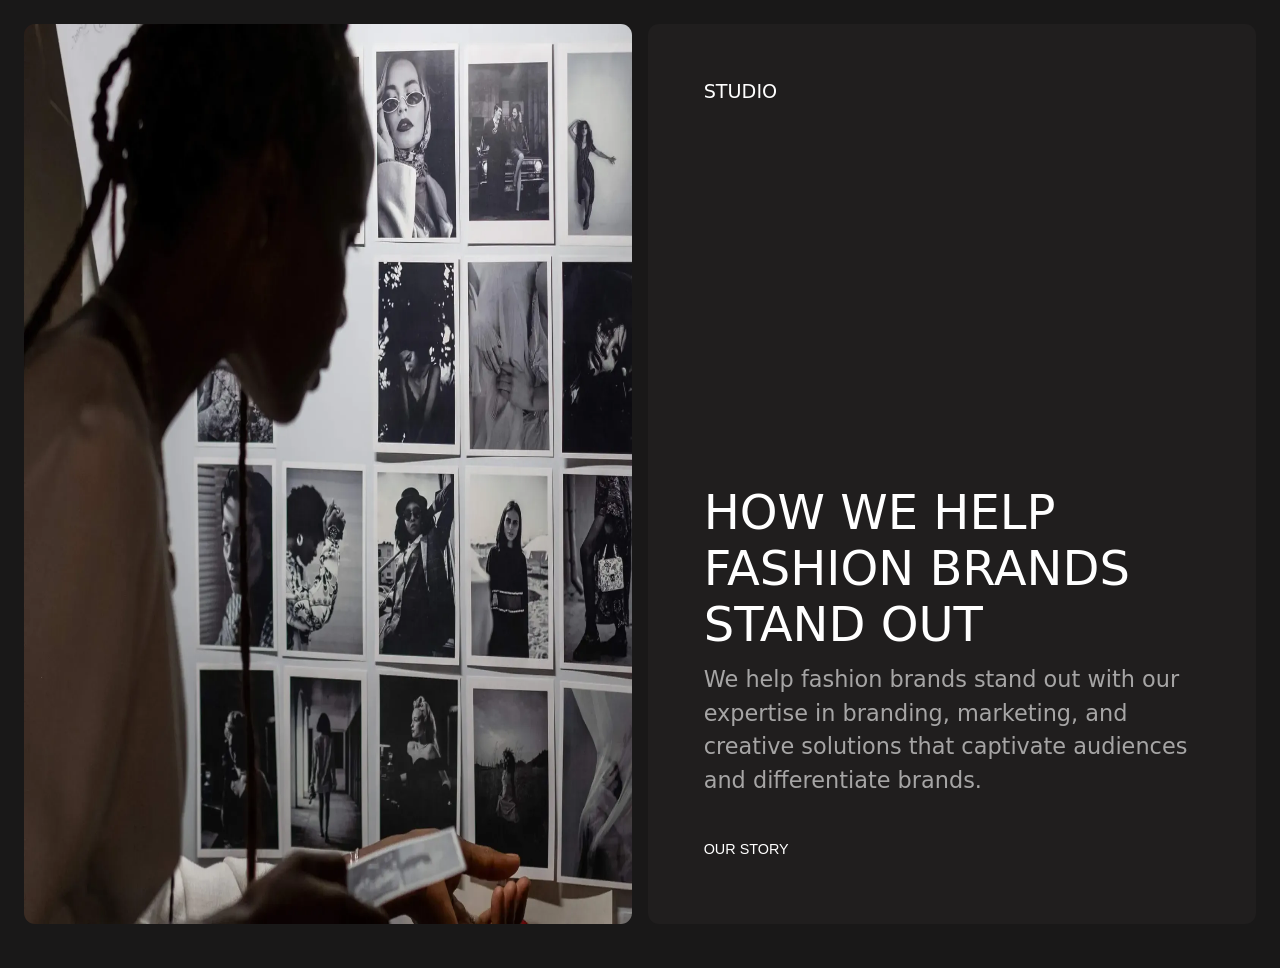
==== HTML&CSS/Responsive2/index.html @ be29cd81 "Responsive webpage" ====
<!DOCTYPE html>
<html lang="en">
<head>
    <meta charset="UTF-8">
    <meta name="viewport" content="width=device-width, initial-scale=1.0">
    <title>Document</title>
    <link rel="stylesheet" href="style.css">
</head>
<body>
    <main>
        <section class="view1">
            <div class="top">
                <img src="./63d2cb2934d35c4b4c5b51da_studio-hero-p-1600.webp" alt="">
            </div>
            <div class="bottom">
                <p>STUDIO</p>
                <div class="text">
                    <h1>How We Help Fashion Brands Stand Out</h1>
                    <p>We help fashion brands stand out with our expertise in branding, marketing, and creative solutions that captivate audiences and differentiate brands.</p>
                    <button>OUR STORY</button>
                </div>
            </div>
        </section>
    </main>
</body>
</html>
---- HTML&CSS/Responsive2/style.css ----
* {
  margin: 0;
  padding: 0;
  box-sizing: border-box;
}

html, body {
  height: 100%;
  width: 100%;
  background-color: rgb(25, 24, 24);
}

html {
  font-family: system-ui, -apple-system, BlinkMacSystemFont, "Segoe UI", Roboto, Oxygen, Ubuntu, Cantarell, "Open Sans", "Helvetica Neue", sans-serif;
  color: white;
}

section {
  max-width: 2000px;
}

main {
  width: 100%;
  display: flex;
  flex-direction: column;
  gap: 0rem;
  align-items: center;
}
main section {
  width: 100%;
  display: flex;
  flex-direction: column;
  gap: 0.8rem;
  padding: 0.5rem;
}
main section .top {
  width: 100%;
}
main section .top img {
  width: 100%;
  border-radius: 0.7rem;
}
main section .bottom {
  display: flex;
  flex-direction: column;
  gap: 3rem;
  background-color: rgb(32, 30, 30);
  border-radius: 0.7rem;
  padding: 1.5rem;
}
main section .bottom .text {
  display: flex;
  flex-direction: column;
  gap: 0.7rem;
}
main section .bottom .text h1 {
  font-weight: 300;
  font-size: 2.7rem;
  text-transform: uppercase;
}
main section .bottom .text p {
  font-size: 1.2rem;
  opacity: 0.6;
  line-height: 2;
}
main section .bottom .text button {
  background-color: rgb(32, 30, 30);
  border: none;
  outline: none;
  color: white;
  width: -moz-fit-content;
  width: fit-content;
  padding: 0.7rem 1rem 0.7rem 0rem;
}

@media (min-width: 1000px) {
  main {
    padding: 1rem 1rem 2rem 1rem;
  }
  main section {
    flex-direction: row;
    gap: 1rem;
  }
  main section .top, main section .bottom {
    width: 50%;
  }
  main section .top img {
    height: 100vh;
  }
  main section .bottom {
    justify-content: space-between;
    height: 100vh;
  }
  main section .bottom p:nth-child(1) {
    padding: 2rem;
    font-size: 1.2rem;
  }
  main section .bottom .text {
    padding: 2rem;
  }
  main section .bottom .text h1 {
    font-size: 3rem;
  }
  main section .bottom .text p {
    font-size: 1.4rem;
    line-height: 1.5;
  }
  main section .bottom .text button {
    font-size: 0.9rem;
    padding: 2rem 1rem 0.7rem 0rem;
  }
}/*# sourceMappingURL=style.css.map */
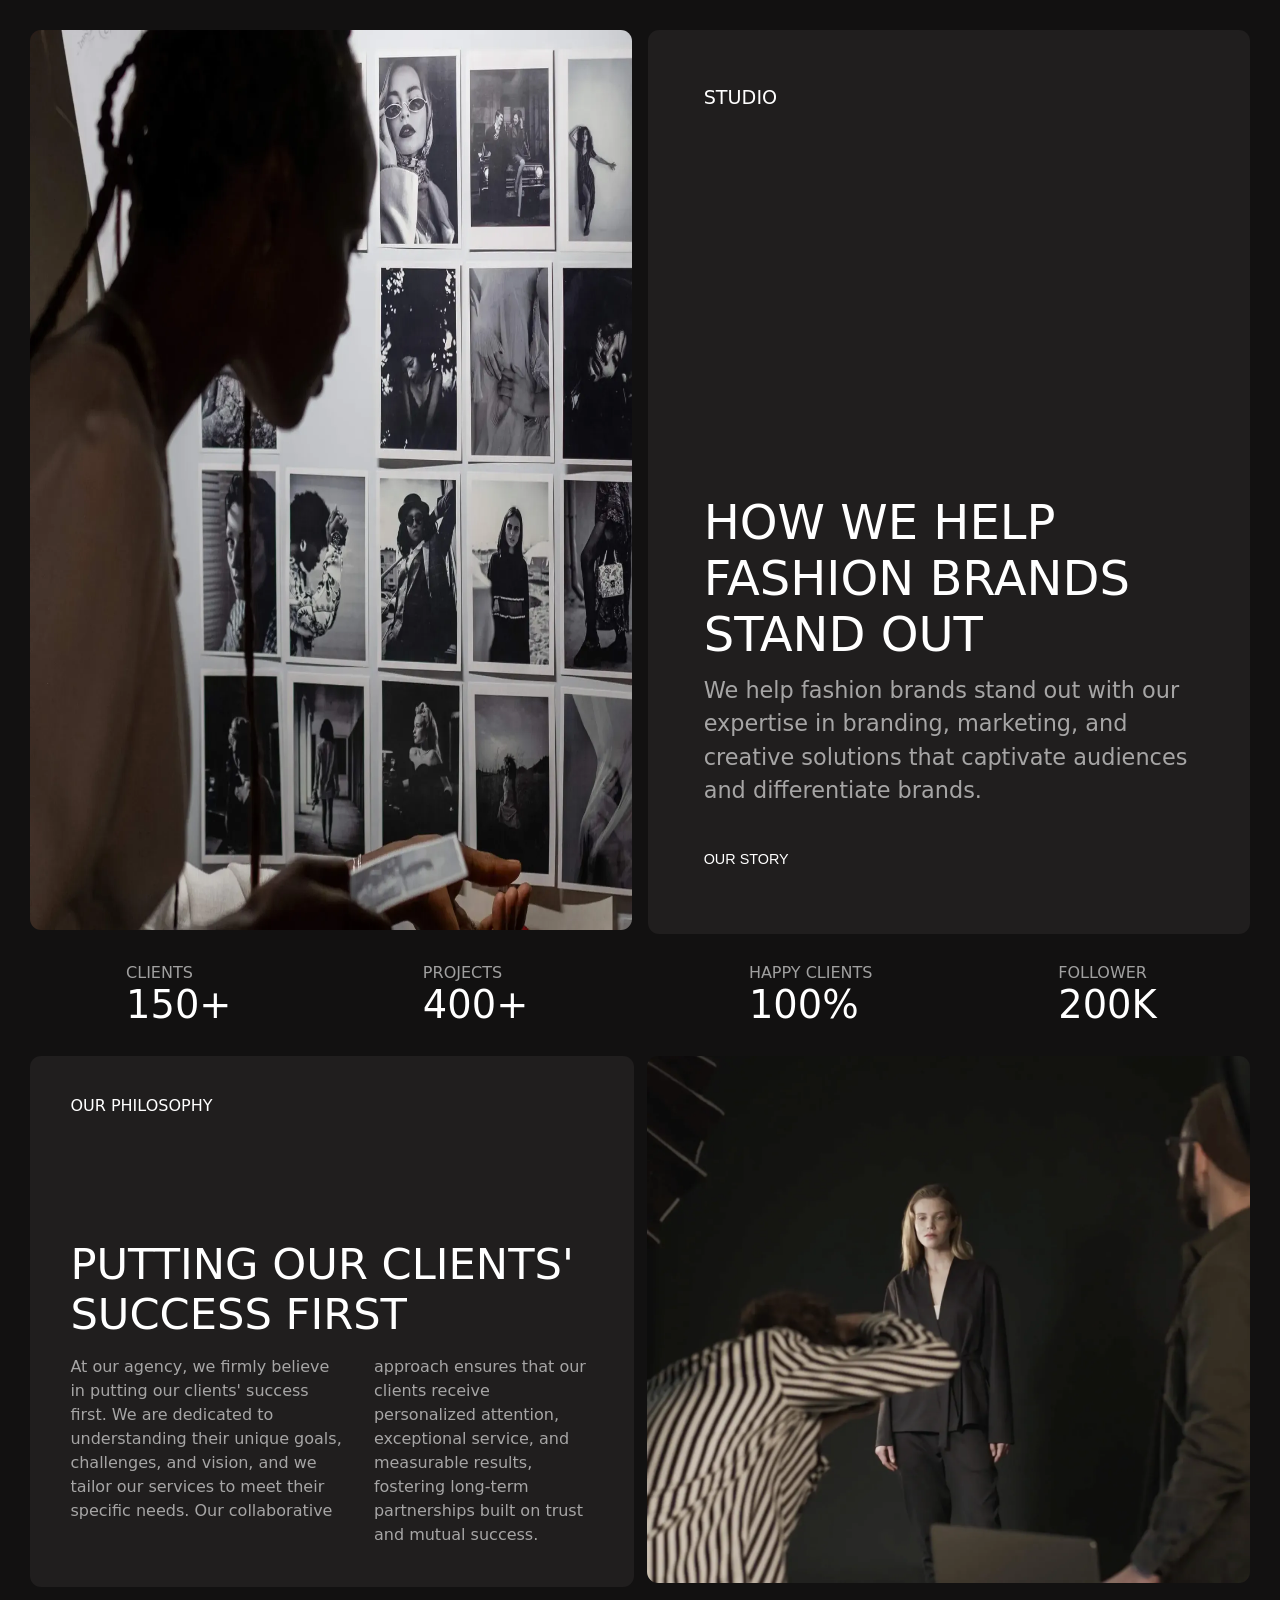
==== commit 5cdf74a2: "Added new sections to the responsive webpage" ====
--- a/HTML&CSS/Responsive2/index.html
+++ b/HTML&CSS/Responsive2/index.html
@@ -10,7 +10,7 @@
     <main>
         <section class="view1">
             <div class="top">
-                <img src="./63d2cb2934d35c4b4c5b51da_studio-hero-p-1600.webp" alt="">
+                <img src="./image1.webp" alt="">
             </div>
             <div class="bottom">
                 <p>STUDIO</p>
@@ -21,6 +21,43 @@
                 </div>
             </div>
         </section>
+        <section class="view2">
+            <div class="top">
+                <div>
+                    <p>Clients</p>
+                    <h1>150+</h1>
+                </div>
+                <div>
+                    <p>Projects</p>
+                    <h1>400+</h1>
+                </div>
+            </div>
+            <div class="bottom">
+                <div>
+                    <p>Happy Clients</p>
+                    <h1>100%</h1>
+                </div>
+                <div>
+                    <p>Follower</p>
+                    <h1>200K</h1>
+                </div>
+            </div>
+        </section>
+        <section class="view3">
+            <div class="top">
+                <img src="./image2.webp" alt="">
+            </div>
+            <div class="bottom">
+                <p>Our Philosophy</p>
+                <div class="text2">
+                    <h1>Putting Our Clients' Success First</h1>
+                    <div class="para">
+                        <p>At our agency, we firmly believe in putting our clients' success first. We are dedicated to understanding their unique goals, challenges, and vision, and we tailor our services to meet their specific needs. Our collaborative</p>
+                        <p>approach ensures that our clients receive personalized attention, exceptional service, and measurable results, fostering long-term partnerships built on trust and mutual success.</p>
+                    </div>
+                </div>
+            </div>
+        </section>
     </main>
 </body>
 </html>
--- a/HTML&CSS/Responsive2/style.css
+++ b/HTML&CSS/Responsive2/style.css
@@ -7,7 +7,7 @@
 html, body {
   height: 100%;
   width: 100%;
-  background-color: rgb(25, 24, 24);
+  background-color: rgb(18, 17, 17);
 }
 
 html {
@@ -26,21 +26,21 @@
   gap: 0rem;
   align-items: center;
 }
-main section {
+main section.view1 {
   width: 100%;
   display: flex;
   flex-direction: column;
   gap: 0.8rem;
-  padding: 0.5rem;
-}
-main section .top {
-  width: 100%;
-}
-main section .top img {
-  width: 100%;
-  border-radius: 0.7rem;
-}
-main section .bottom {
+  padding: 0.9rem;
+}
+main section.view1 .top {
+  width: 100%;
+}
+main section.view1 .top img {
+  width: 100%;
+  border-radius: 0.7rem;
+}
+main section.view1 .bottom {
   display: flex;
   flex-direction: column;
   gap: 3rem;
@@ -48,22 +48,22 @@
   border-radius: 0.7rem;
   padding: 1.5rem;
 }
-main section .bottom .text {
+main section.view1 .bottom .text {
   display: flex;
   flex-direction: column;
   gap: 0.7rem;
 }
-main section .bottom .text h1 {
+main section.view1 .bottom .text h1 {
   font-weight: 300;
   font-size: 2.7rem;
   text-transform: uppercase;
 }
-main section .bottom .text p {
+main section.view1 .bottom .text p {
   font-size: 1.2rem;
   opacity: 0.6;
-  line-height: 2;
-}
-main section .bottom .text button {
+  line-height: 1.5;
+}
+main section.view1 .bottom .text button {
   background-color: rgb(32, 30, 30);
   border: none;
   outline: none;
@@ -72,41 +72,134 @@
   width: fit-content;
   padding: 0.7rem 1rem 0.7rem 0rem;
 }
+main section.view2 {
+  width: 100%;
+  display: flex;
+  flex-direction: column;
+  gap: 2rem;
+  padding: 0.9rem;
+}
+main section.view2 .top {
+  width: 100%;
+  display: flex;
+  flex-direction: row;
+  justify-content: space-around;
+}
+main section.view2 .top p {
+  text-transform: uppercase;
+  opacity: 0.6;
+}
+main section.view2 .top h1 {
+  font-size: 2.4rem;
+  font-weight: 400;
+}
+main section.view2 .bottom {
+  width: 100%;
+  display: flex;
+  flex-direction: row;
+  justify-content: space-around;
+}
+main section.view2 .bottom p {
+  text-transform: uppercase;
+  opacity: 0.6;
+}
+main section.view2 .bottom h1 {
+  font-size: 2.4rem;
+  font-weight: 400;
+}
+main section.view3 {
+  display: flex;
+  flex-direction: column;
+  gap: 0.8rem;
+  width: 100%;
+  padding: 0.9rem;
+}
+main section.view3 .top {
+  width: 100%;
+}
+main section.view3 .top img {
+  width: 100%;
+  border-radius: 0.7rem;
+}
+main section.view3 .bottom {
+  display: flex;
+  flex-direction: column;
+  gap: 3rem;
+  background-color: rgb(32, 30, 30);
+  border-radius: 0.7rem;
+  padding: 1.5rem;
+}
+main section.view3 .bottom h1 {
+  font-size: 2.7rem;
+  font-weight: 300;
+  text-transform: uppercase;
+}
+main section.view3 .bottom .text2 {
+  display: flex;
+  flex-direction: column;
+  gap: 1rem;
+}
+main section.view3 .bottom .para p {
+  opacity: 0.6;
+  line-height: 1.5;
+}
+main section.view3 .bottom > p {
+  text-transform: uppercase;
+}
 
 @media (min-width: 1000px) {
   main {
     padding: 1rem 1rem 2rem 1rem;
   }
-  main section {
+  main section.view1 {
     flex-direction: row;
     gap: 1rem;
   }
-  main section .top, main section .bottom {
+  main section.view1 .top, main section.view1 .bottom {
     width: 50%;
   }
-  main section .top img {
+  main section.view1 .top img {
     height: 100vh;
   }
-  main section .bottom {
+  main section.view1 .bottom {
     justify-content: space-between;
-    height: 100vh;
-  }
-  main section .bottom p:nth-child(1) {
+  }
+  main section.view1 .bottom p:nth-child(1) {
     padding: 2rem;
     font-size: 1.2rem;
   }
-  main section .bottom .text {
+  main section.view1 .bottom .text {
     padding: 2rem;
   }
-  main section .bottom .text h1 {
+  main section.view1 .bottom .text h1 {
     font-size: 3rem;
   }
-  main section .bottom .text p {
+  main section.view1 .bottom .text p {
     font-size: 1.4rem;
     line-height: 1.5;
   }
-  main section .bottom .text button {
+  main section.view1 .bottom .text button {
     font-size: 0.9rem;
     padding: 2rem 1rem 0.7rem 0rem;
   }
+  main section.view2 {
+    flex-direction: row;
+    justify-content: space-around;
+  }
+  main section.view3 {
+    flex-direction: row-reverse;
+  }
+  main section.view3 .top {
+    width: 50%;
+  }
+  main section.view3 .bottom {
+    padding: 2.5rem;
+    width: 50%;
+    justify-content: space-between;
+  }
+  main section.view3 .bottom .text2 .para {
+    display: flex;
+    flex-direction: row;
+    gap: 2rem;
+  }
 }/*# sourceMappingURL=style.css.map */
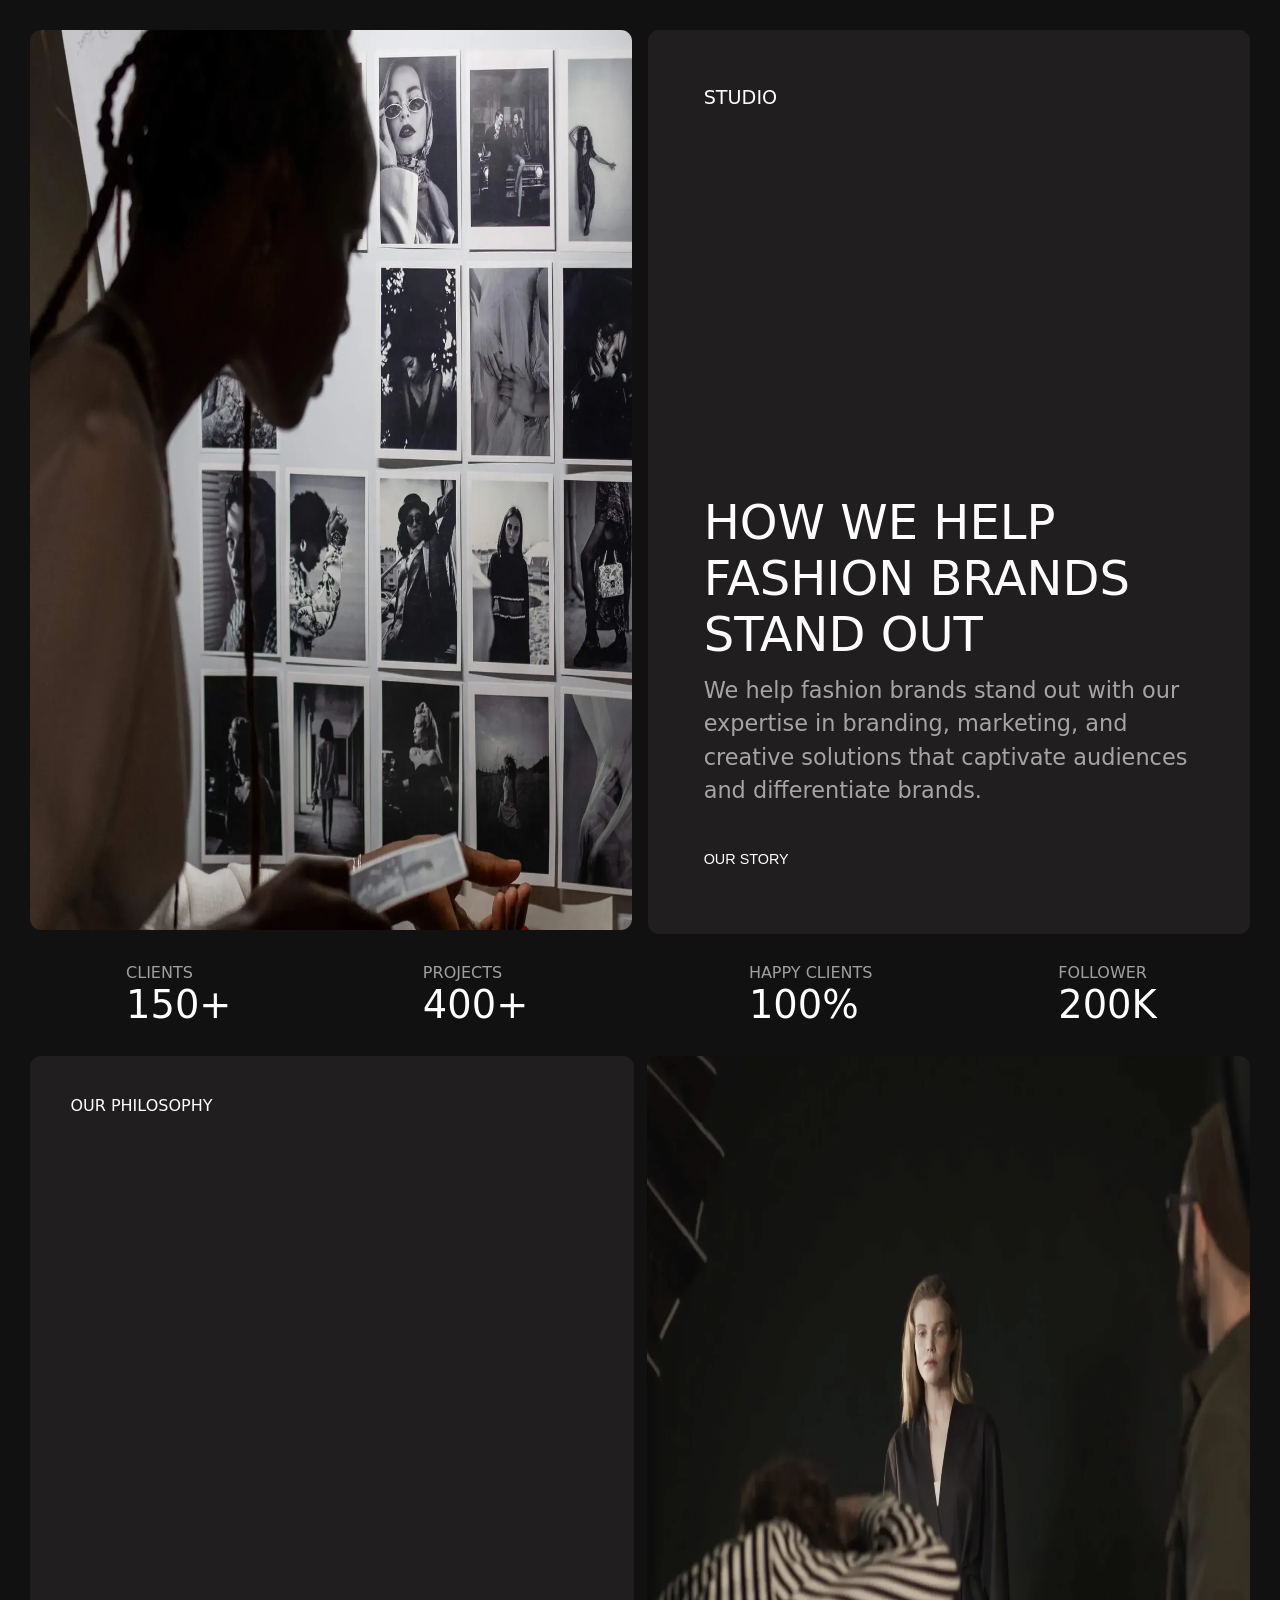
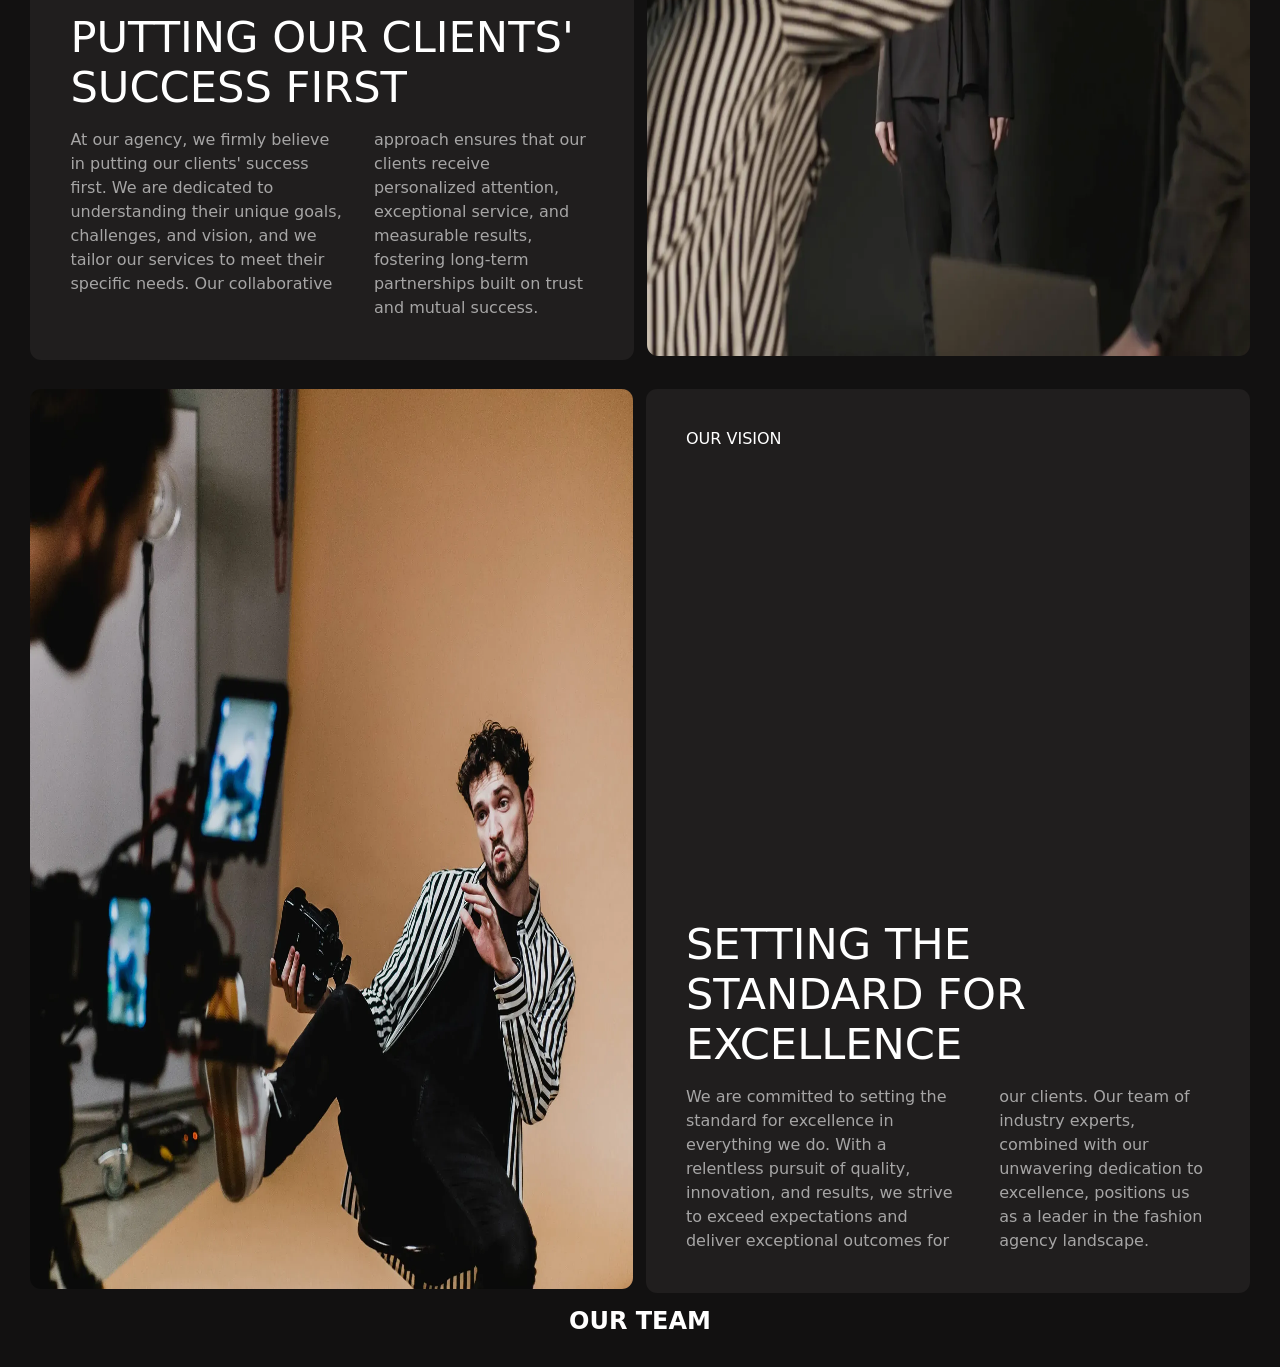
==== commit 9604aa57: "Added a section in responsive webpage" ====
--- a/HTML&CSS/Responsive2/index.html
+++ b/HTML&CSS/Responsive2/index.html
@@ -58,6 +58,27 @@
                 </div>
             </div>
         </section>
+        <section class="view4">
+            <div class="top">
+                <img src="./image3.webp" alt="">
+            </div>
+            <div class="bottom">
+                <p>Our Vision</p>
+                <div class="text3">
+                    <h1>Setting the Standard for Excellence</h1>
+                    <div class="para2">
+                        <p>We are committed to setting the standard for excellence in everything we do. With a relentless pursuit of quality, innovation, and results, we strive to exceed expectations and deliver exceptional outcomes for</p>
+                        <p>our clients. Our team of industry experts, combined with our unwavering dedication to excellence, positions us as a leader in the fashion agency landscape.</p>
+                    </div>
+                </div>
+            </div>
+        </section>
+        <section class="view5">
+            <h1>OUR TEAM</h1>
+        </section>
+        <section class="view6">
+            <div></div>
+        </section>
     </main>
 </body>
 </html>
--- a/HTML&CSS/Responsive2/style.css
+++ b/HTML&CSS/Responsive2/style.css
@@ -146,6 +146,49 @@
 main section.view3 .bottom > p {
   text-transform: uppercase;
 }
+main section.view4 {
+  display: flex;
+  flex-direction: column;
+  gap: 0.8rem;
+  width: 100%;
+  padding: 0.9rem;
+}
+main section.view4 .top {
+  width: 100%;
+}
+main section.view4 .top img {
+  width: 100%;
+  border-radius: 0.7rem;
+}
+main section.view4 .bottom {
+  display: flex;
+  flex-direction: column;
+  gap: 3rem;
+  background-color: rgb(32, 30, 30);
+  border-radius: 0.7rem;
+  padding: 1.5rem;
+}
+main section.view4 .bottom h1 {
+  font-size: 2.7rem;
+  font-weight: 300;
+  text-transform: uppercase;
+}
+main section.view4 .bottom .text3 {
+  display: flex;
+  flex-direction: column;
+  gap: 1rem;
+}
+main section.view4 .bottom .para2 p {
+  opacity: 0.6;
+  line-height: 1.5;
+}
+main section.view4 .bottom > p {
+  text-transform: uppercase;
+}
+main section.view5 {
+  display: flex;
+  justify-content: flex-start;
+}
 
 @media (min-width: 1000px) {
   main {
@@ -192,6 +235,9 @@
   main section.view3 .top {
     width: 50%;
   }
+  main section.view3 .top img {
+    height: 100vh;
+  }
   main section.view3 .bottom {
     padding: 2.5rem;
     width: 50%;
@@ -202,4 +248,23 @@
     flex-direction: row;
     gap: 2rem;
   }
+  main section.view4 {
+    flex-direction: row;
+  }
+  main section.view4 .top {
+    width: 50%;
+  }
+  main section.view4 .top img {
+    height: 100vh;
+  }
+  main section.view4 .bottom {
+    padding: 2.5rem;
+    width: 50%;
+    justify-content: space-between;
+  }
+  main section.view4 .bottom .text3 .para2 {
+    display: flex;
+    flex-direction: row;
+    gap: 2rem;
+  }
 }/*# sourceMappingURL=style.css.map */
